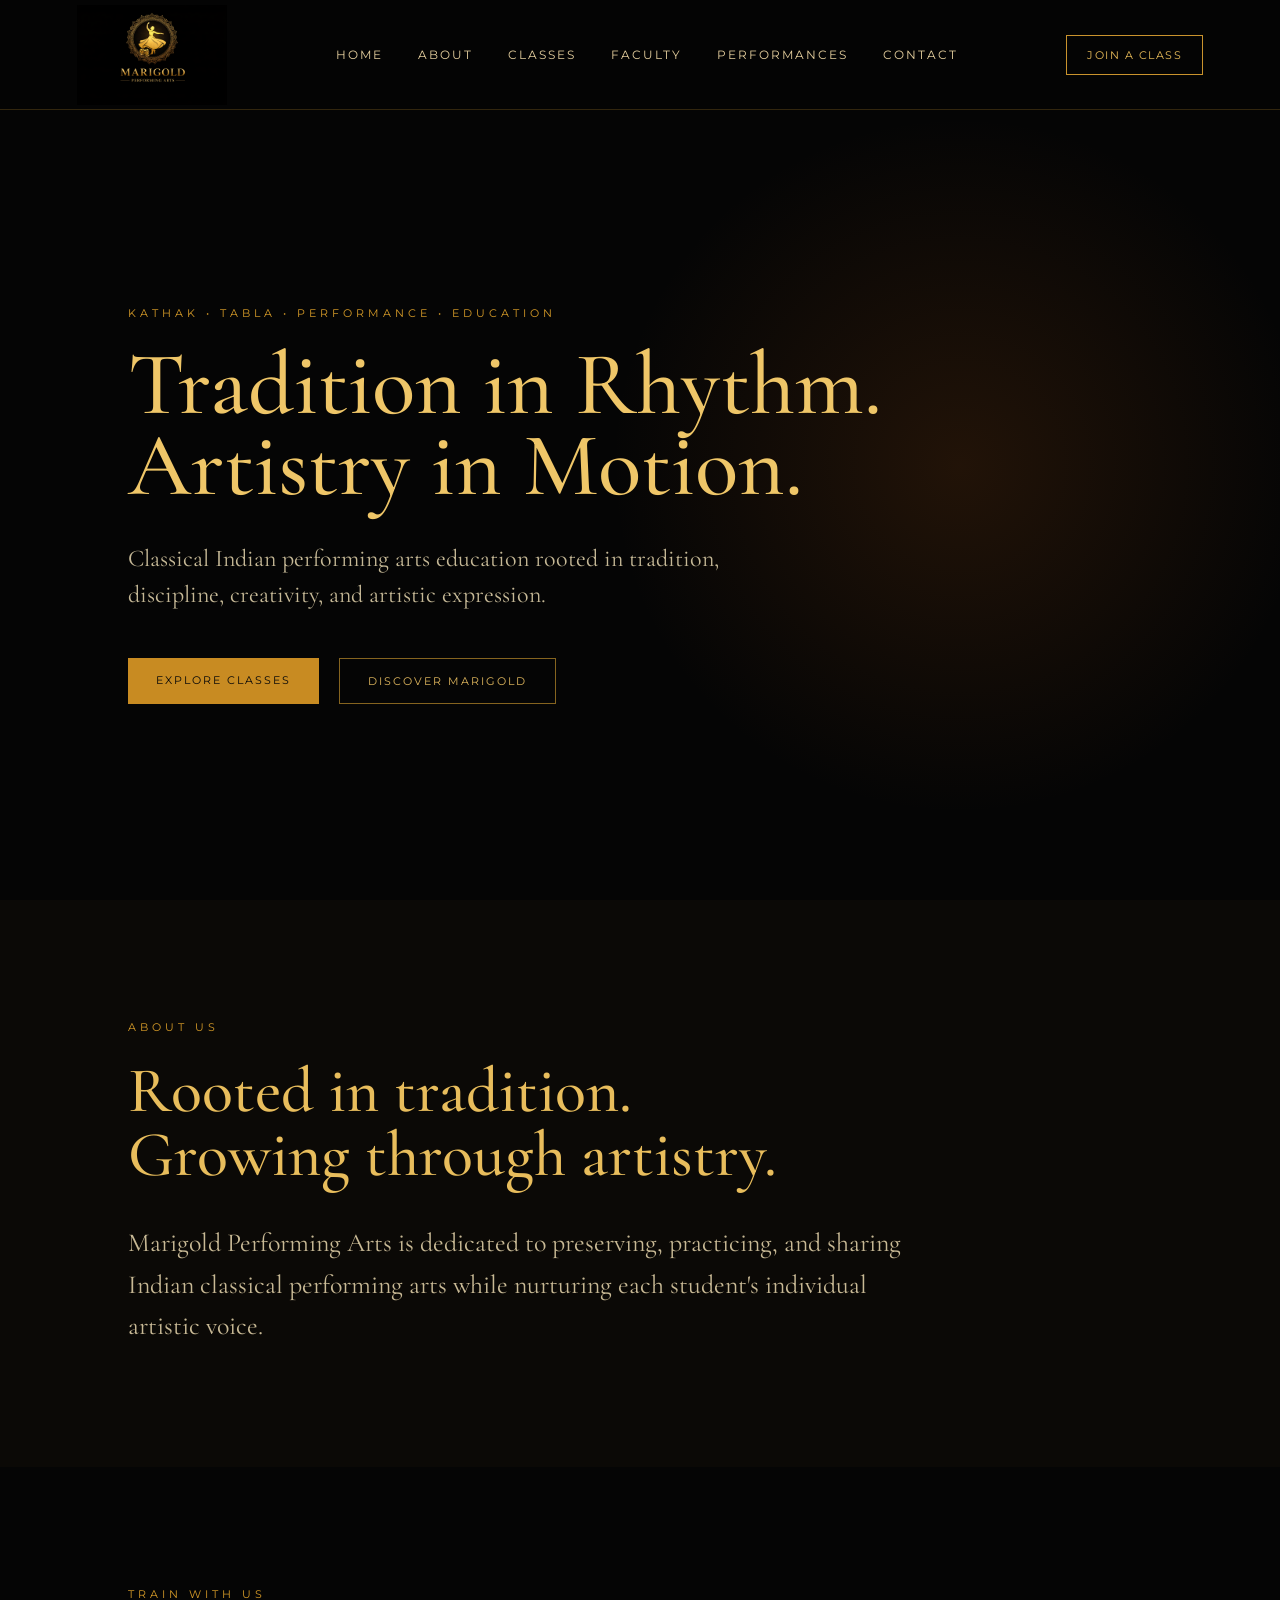
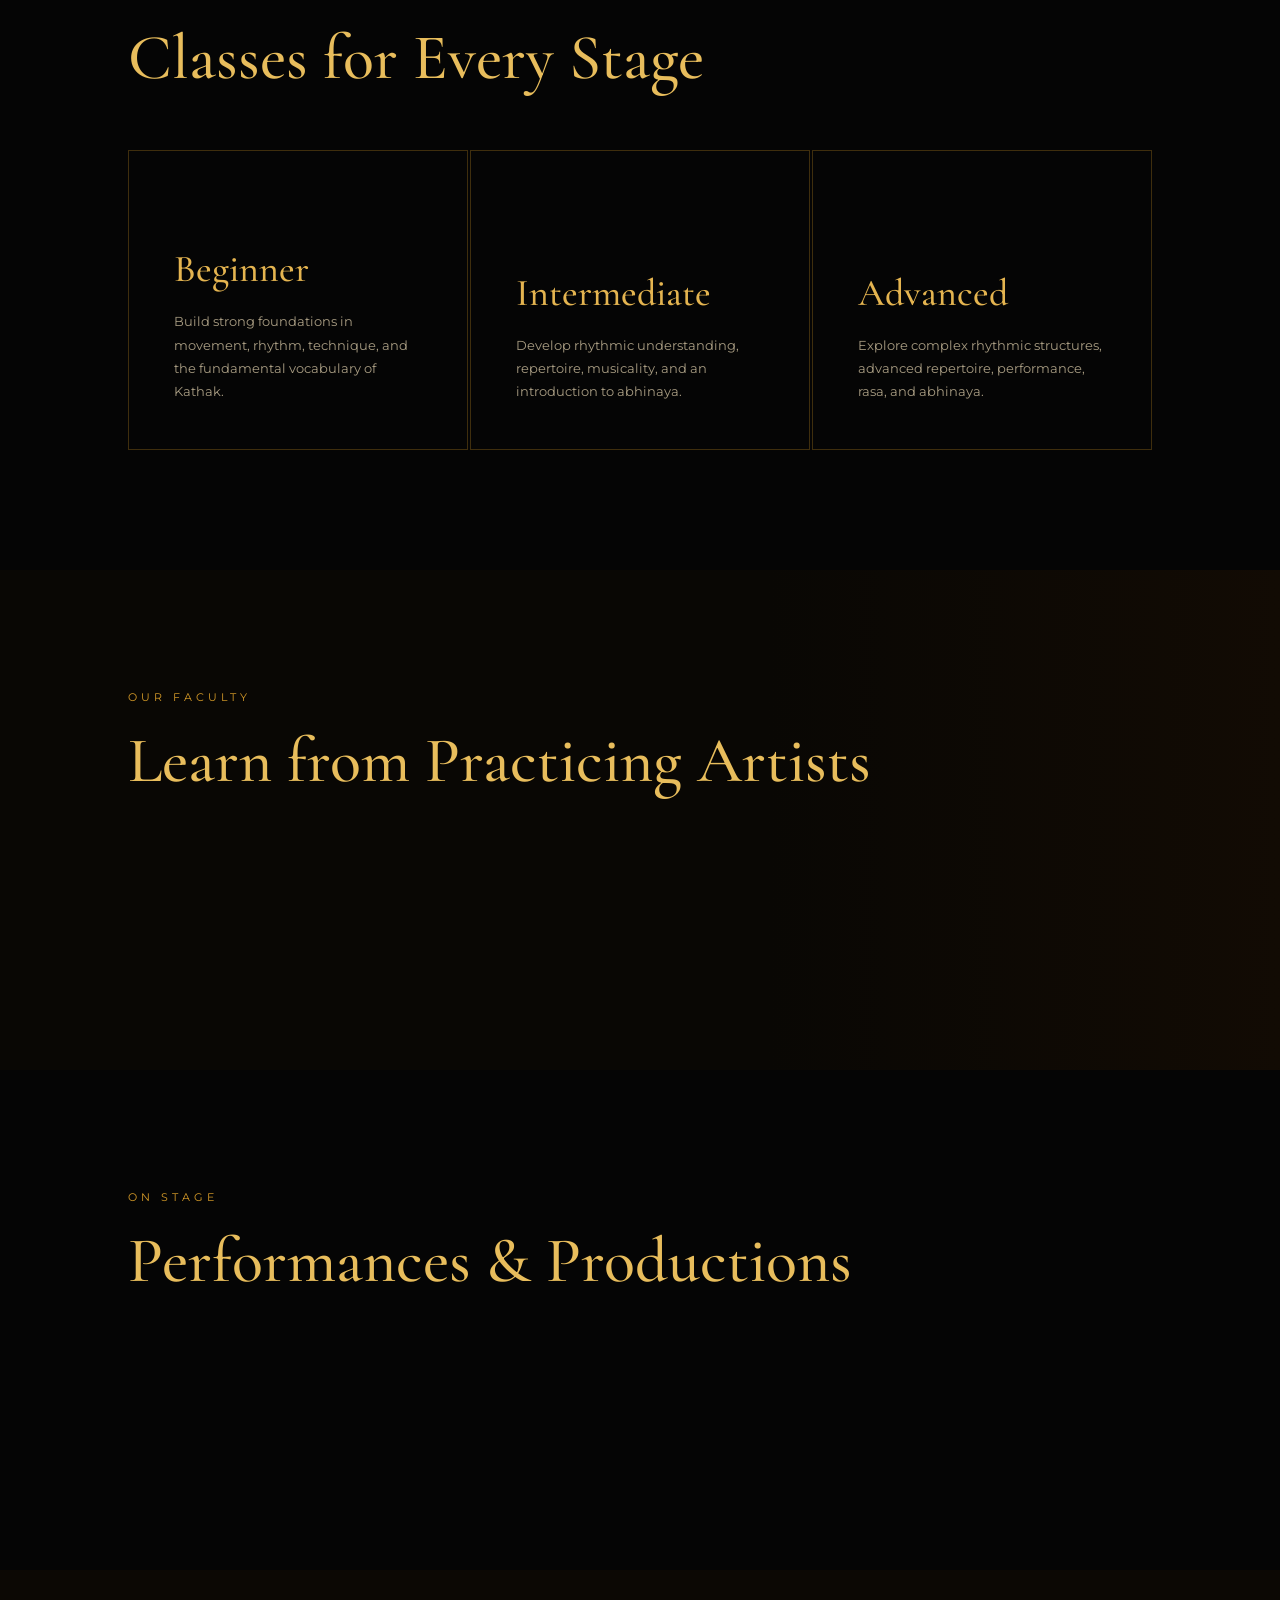
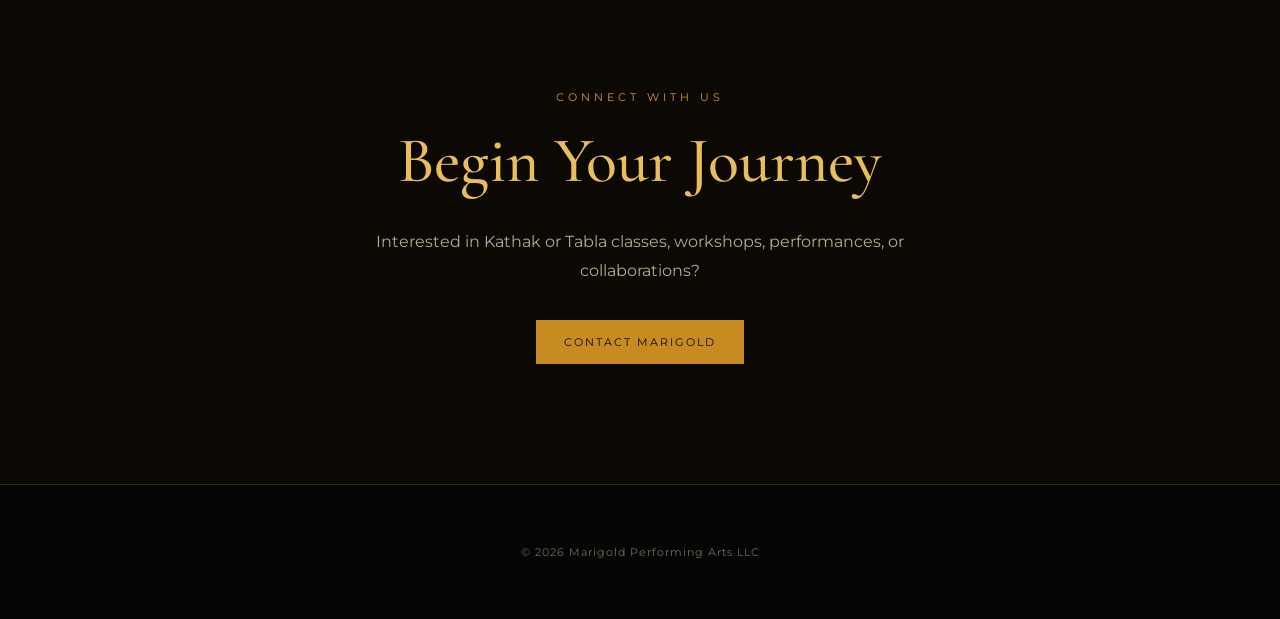
==== index.html @ b05dd4a3 "Initial Marigold website structure" ====
<!DOCTYPE html>
<html lang="en">
<head>
    <meta charset="UTF-8">
    <meta name="viewport" content="width=device-width, initial-scale=1.0">

    <title>Marigold Performing Arts</title>

    <link rel="stylesheet" href="style.css">
</head>

<body>

    <!-- NAVIGATION -->
    <header class="navbar">
        <a href="#home" class="logo-link">
            <img src="images/marigold-logo.png"
                 alt="Marigold Performing Arts"
                 class="nav-logo">
        </a>

        <nav class="nav-links">
    <a href="index.html">Home</a>
    <a href="about.html">About</a>
    <a href="classes.html">Classes</a>
    <a href="faculty.html">Faculty</a>
    <a href="performances.html">Performances</a>
    <a href="contact.html">Contact</a>
</nav>

        <a href="contact.html" class="nav-button">Join a Class</a>
    </header>


    <!-- HERO -->
    <main>

        <section class="hero" id="home">

            <div class="hero-content">

                <p class="eyebrow">
                    KATHAK • TABLA • PERFORMANCE • EDUCATION
                </p>

                <h1>
                    Tradition in Rhythm.<br>
                    Artistry in Motion.
                </h1>

                <p class="hero-description">
                    Classical Indian performing arts education rooted in
                    tradition, discipline, creativity, and artistic expression.
                </p>

                <div class="hero-buttons">
                    <a href="#classes" class="primary-button">
                        Explore Classes
                    </a>

                    <a href="#about" class="secondary-button">
                        Discover Marigold
                    </a>
                </div>

            </div>

        </section>


        <!-- ABOUT PREVIEW -->

        <section class="about-section" id="about">

            <p class="section-label">ABOUT US</p>

            <h2>
                Rooted in tradition.<br>
                Growing through artistry.
            </h2>

            <p class="about-text">
                Marigold Performing Arts is dedicated to preserving,
                practicing, and sharing Indian classical performing arts
                while nurturing each student's individual artistic voice.
            </p>

        </section>


        <!-- CLASSES -->

        <section class="classes-section" id="classes">

            <p class="section-label">TRAIN WITH US</p>

            <h2>Classes for Every Stage</h2>

            <div class="class-grid">

                <div class="class-card">
                    <h3>Beginner</h3>
                    <p>
                        Build strong foundations in movement, rhythm,
                        technique, and the fundamental vocabulary of Kathak.
                    </p>
                </div>

                <div class="class-card">
                    <h3>Intermediate</h3>
                    <p>
                        Develop rhythmic understanding, repertoire,
                        musicality, and an introduction to abhinaya.
                    </p>
                </div>

                <div class="class-card">
                    <h3>Advanced</h3>
                    <p>
                        Explore complex rhythmic structures, advanced
                        repertoire, performance, rasa, and abhinaya.
                    </p>
                </div>

            </div>

        </section>


        <!-- FACULTY -->

        <section class="faculty-section" id="faculty">

            <p class="section-label">OUR FACULTY</p>

            <h2>Learn from Practicing Artists</h2>

        </section>


        <!-- PERFORMANCES -->

        <section class="performances-section" id="performances">

            <p class="section-label">ON STAGE</p>

            <h2>Performances & Productions</h2>

        </section>


        <!-- CONTACT -->

        <section class="contact-section" id="contact">

            <p class="section-label">CONNECT WITH US</p>

            <h2>Begin Your Journey</h2>

            <p>
                Interested in Kathak or Tabla classes, workshops,
                performances, or collaborations?
            </p>

            <a href="mailto:marigoldperformingarts@gmail.com"
               class="primary-button">
                Contact Marigold
            </a>

        </section>

    </main>


    <footer>
    <p>© 2026 Marigold Performing Arts LLC</p>
</footer>


    <script src="script.js"></script>

</body>
</html>
---- style.css ----
@import url('https://fonts.googleapis.com/css2?family=Cormorant+Garamond:wght@400;500;600&family=Montserrat:wght@300;400;500&display=swap');


/* ---------- GLOBAL ---------- */

* {
    margin: 0;
    padding: 0;
    box-sizing: border-box;
}

html {
    scroll-behavior: smooth;
}

body {
    background: #050505;
    color: #e8d5aa;
    font-family: 'Montserrat', sans-serif;
}

h1,
h2,
h3 {
    font-family: 'Cormorant Garamond', serif;
    font-weight: 500;
}


/* ---------- NAVIGATION ---------- */

.navbar {
    height: 110px;
    padding: 12px 6%;

    display: flex;
    align-items: center;
    justify-content: space-between;

    background: rgba(5, 5, 5, 0.96);

    border-bottom: 1px solid rgba(212, 160, 50, 0.22);

    position: sticky;
    top: 0;
    z-index: 100;
}

.nav-logo {
    width: 150px;
    display: block;
}

.nav-links {
    display: flex;
    gap: 35px;
}

.nav-links a {
    color: #e5cf9e;
    text-decoration: none;

    font-size: 12px;
    letter-spacing: 2px;
    text-transform: uppercase;

    transition: color 0.3s ease;
}

.nav-links a:hover {
    color: #e5a52f;
}

.nav-button {
    border: 1px solid #c9932d;

    color: #e9bc59;
    text-decoration: none;

    padding: 12px 20px;

    font-size: 11px;
    letter-spacing: 1.5px;
    text-transform: uppercase;

    transition: 0.3s ease;
}

.nav-button:hover {
    background: #c9932d;
    color: #080808;
}


/* ---------- HERO ---------- */

.hero {
    min-height: calc(100vh - 110px);

    display: flex;
    align-items: center;

    padding: 100px 10%;

    background:
        radial-gradient(
            circle at 75% 45%,
            rgba(148, 75, 18, 0.20),
            transparent 33%
        ),
        #050505;
}

.hero-content {
    max-width: 850px;
}

.eyebrow,
.section-label {
    color: #d69b28;

    font-size: 11px;
    letter-spacing: 4px;

    margin-bottom: 25px;
}

.hero h1 {
    color: #efc668;

    font-size: clamp(60px, 7vw, 105px);
    line-height: 0.9;

    margin-bottom: 35px;
}

.hero-description {
    max-width: 650px;

    color: #c5b896;

    font-family: 'Cormorant Garamond', serif;
    font-size: 24px;
    line-height: 1.5;

    margin-bottom: 45px;
}

.hero-buttons {
    display: flex;
    gap: 20px;
}


/* ---------- BUTTONS ---------- */

.primary-button,
.secondary-button {
    display: inline-block;

    padding: 15px 28px;

    text-decoration: none;

    font-size: 11px;
    letter-spacing: 2px;
    text-transform: uppercase;

    transition: 0.3s ease;
}

.primary-button {
    background: #c88b22;
    color: #090909;
}

.primary-button:hover {
    background: #e1ad46;
}

.secondary-button {
    color: #dfb65d;
    border: 1px solid #85641f;
}

.secondary-button:hover {
    border-color: #dfb65d;
}


/* ---------- SECTIONS ---------- */

.about-section,
.classes-section,
.faculty-section,
.performances-section,
.contact-section {
    padding: 120px 10%;
}

.about-section {
    background: #0b0906;
}

section h2 {
    color: #e8bd5c;

    font-size: clamp(45px, 5vw, 75px);
    line-height: 1;

    margin-bottom: 35px;
}

.about-text {
    max-width: 800px;

    color: #c8b995;

    font-family: 'Cormorant Garamond', serif;
    font-size: 26px;
    line-height: 1.6;
}


/* ---------- CLASSES ---------- */

.classes-section {
    background: #050505;
}

.class-grid {
    display: grid;
    grid-template-columns: repeat(3, 1fr);

    gap: 2px;

    margin-top: 60px;
}

.class-card {
    min-height: 300px;

    padding: 45px;

    border: 1px solid rgba(199, 143, 34, 0.3);

    display: flex;
    flex-direction: column;
    justify-content: flex-end;

    transition: 0.4s ease;
}

.class-card:hover {
    background: #110c05;
    border-color: #c99029;
    transform: translateY(-6px);
}

.class-card h3 {
    color: #e4b450;

    font-size: 38px;

    margin-bottom: 18px;
}

.class-card p {
    color: #a99d83;

    font-size: 13px;
    line-height: 1.8;
}


/* ---------- FACULTY ---------- */

.faculty-section {
    min-height: 500px;

    background:
        linear-gradient(
            90deg,
            #090704 0%,
            #090704 60%,
            #120b04 100%
        );
}


/* ---------- PERFORMANCES ---------- */

.performances-section {
    min-height: 500px;
}


/* ---------- CONTACT ---------- */

.contact-section {
    text-align: center;

    background: #0c0804;
}

.contact-section p:not(.section-label) {
    color: #b8aa89;

    margin: 0 auto 35px;

    max-width: 600px;

    line-height: 1.8;
}


/* ---------- FOOTER ---------- */

footer {
    padding: 60px 10%;

    text-align: center;

    border-top: 1px solid rgba(199, 143, 34, 0.25);
}

footer img {
    width: 180px;

    margin-bottom: 25px;
}

footer p {
    color: #756b57;

    font-size: 11px;
    letter-spacing: 1px;
}


/* ---------- MOBILE ---------- */

@media (max-width: 900px) {

    .navbar {
        height: 90px;
    }

    .nav-logo {
        width: 120px;
    }

    .nav-links,
    .nav-button {
        display: none;
    }

    .hero {
        padding: 80px 7%;
    }

    .hero h1 {
        font-size: 55px;
    }

    .hero-description {
        font-size: 20px;
    }

    .hero-buttons {
        flex-direction: column;
        align-items: flex-start;
    }

    .about-section,
    .classes-section,
    .faculty-section,
    .performances-section,
    .contact-section {
        padding: 80px 7%;
    }

    .class-grid {
        grid-template-columns: 1fr;
    }

}/* ---------- SUBPAGES ---------- */

.page-hero {
    min-height: 480px;
    display: flex;
    flex-direction: column;
    justify-content: center;
    padding: 100px 10%;

    background:
        radial-gradient(
            circle at 75% 50%,
            rgba(148, 75, 18, 0.18),
            transparent 35%
        ),
        #050505;

    border-bottom: 1px solid rgba(199, 143, 34, 0.2);
}

.page-hero h1 {
    color: #efc668;
    font-size: clamp(65px, 8vw, 110px);
    line-height: 0.9;
    margin-bottom: 25px;
}

.page-hero > p:last-child {
    color: #b8aa89;
    font-family: 'Cormorant Garamond', serif;
    font-size: 24px;
}

.content-section {
    padding: 110px 10%;
}

.content-section h2 {
    color: #e8bd5c;
    font-size: clamp(42px, 5vw, 70px);
    margin-bottom: 30px;
}

.content-section > p:not(.section-label) {
    max-width: 800px;
    color: #b8aa89;
    font-family: 'Cormorant Garamond', serif;
    font-size: 23px;
    line-height: 1.7;
}

.alternate-section {
    background: #0b0906;
}/* ---------- CLASSES PAGE ---------- */

.discipline-grid {
    display: grid;
    grid-template-columns: repeat(2, 1fr);
    gap: 25px;
    margin-top: 55px;
}

.discipline-card {
    padding: 50px;
    min-height: 280px;

    border: 1px solid rgba(199, 143, 34, 0.3);

    display: flex;
    flex-direction: column;
    justify-content: flex-end;
}

.discipline-card h3,
.location-card h3 {
    color: #e4b450;
    font-family: 'Cormorant Garamond', serif;
    font-size: 38px;
    font-weight: 500;
    margin-bottom: 15px;
}

.discipline-card p,
.location-card p {
    color: #a99d83;
    font-size: 13px;
    line-height: 1.8;
}

.location-grid {
    display: grid;
    grid-template-columns: repeat(4, 1fr);
    gap: 15px;
    margin-top: 55px;
}

.location-card {
    padding: 35px;
    border-top: 1px solid #a87723;
}


/* Classes page mobile */

@media (max-width: 900px) {

    .discipline-grid,
    .location-grid {
        grid-template-columns: 1fr;
    }

}/* ---------- FACULTY PAGE ---------- */

.faculty-grid {
    display: grid;
    grid-template-columns: repeat(3, 1fr);
    gap: 30px;
    margin-top: 60px;
}

.faculty-card {
    border: 1px solid rgba(199, 143, 34, 0.25);
    background: #090806;
}

.faculty-photo-placeholder {
    width: 100%;
    aspect-ratio: 4 / 5;

    display: flex;
    align-items: center;
    justify-content: center;

    background:
        linear-gradient(
            135deg,
            #171109,
            #080706
        );

    color: #665334;

    font-size: 11px;
    letter-spacing: 3px;
    text-transform: uppercase;
}

.faculty-info {
    padding: 32px;
}

.faculty-info h3 {
    color: #e4b450;

    font-family: 'Cormorant Garamond', serif;
    font-size: 34px;
    font-weight: 500;

    margin-bottom: 7px;
}

.faculty-role {
    color: #c78e28 !important;

    font-family: 'Montserrat', sans-serif !important;
    font-size: 10px !important;
    letter-spacing: 2px;
    text-transform: uppercase;

    margin-bottom: 20px;
}

.faculty-info > p:last-child {
    color: #a99d83;

    font-size: 13px;
    line-height: 1.8;
}


/* Faculty mobile */

@media (max-width: 900px) {

    .faculty-grid {
        grid-template-columns: 1fr;
    }

}/* ---------- PERFORMANCES PAGE ---------- */

.performance-grid {
    display: grid;
    grid-template-columns: repeat(3, 1fr);
    gap: 25px;
    margin-top: 60px;
}

.performance-card {
    border: 1px solid rgba(199, 143, 34, 0.25);
    background: #090806;
}

.performance-image-placeholder {
    aspect-ratio: 16 / 10;

    display: flex;
    align-items: center;
    justify-content: center;

    background: linear-gradient(
        135deg,
        #171109,
        #080706
    );

    color: #665334;

    font-size: 10px;
    letter-spacing: 3px;
    text-transform: uppercase;
}

.performance-info {
    padding: 30px;
}

.performance-type {
    color: #c78e28;

    font-size: 9px;
    letter-spacing: 2px;

    margin-bottom: 12px;
}

.performance-info h3 {
    color: #e4b450;

    font-family: 'Cormorant Garamond', serif;
    font-size: 32px;
    font-weight: 500;

    margin-bottom: 15px;
}

.performance-info > p:last-child {
    color: #a99d83;

    font-size: 13px;
    line-height: 1.8;
}


@media (max-width: 900px) {

    .performance-grid {
        grid-template-columns: 1fr;
    }

}/* ---------- CONTACT PAGE ---------- */

.contact-grid {
    display: grid;
    grid-template-columns: repeat(3, 1fr);
    gap: 25px;
    margin-top: 60px;
}

.contact-option {
    padding: 40px;
    border-top: 1px solid #a87723;
}

.contact-option h3 {
    color: #e4b450;
    font-family: 'Cormorant Garamond', serif;
    font-size: 34px;
    font-weight: 500;
    margin-bottom: 18px;
}

.contact-option p {
    color: #a99d83;
    font-size: 13px;
    line-height: 1.8;
}

@media (max-width: 900px) {

    .contact-grid {
        grid-template-columns: 1fr;
    }

}
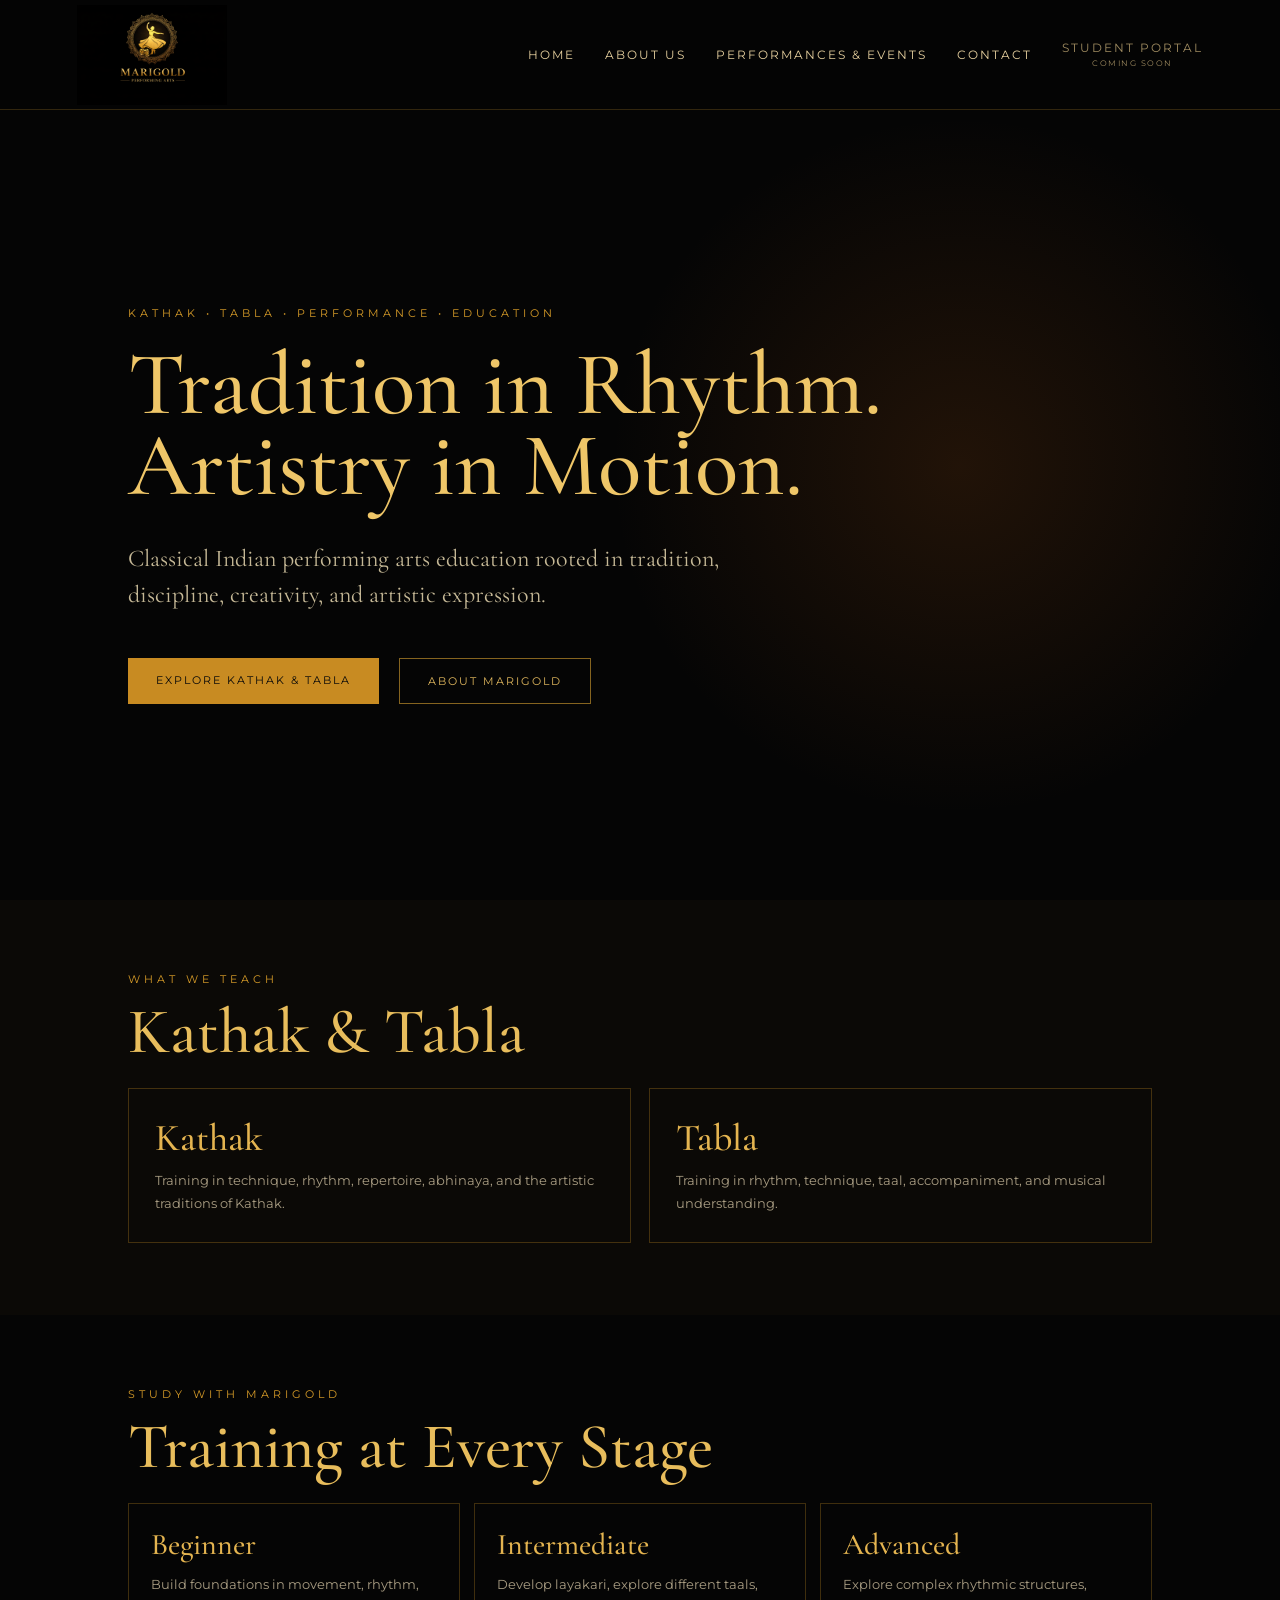
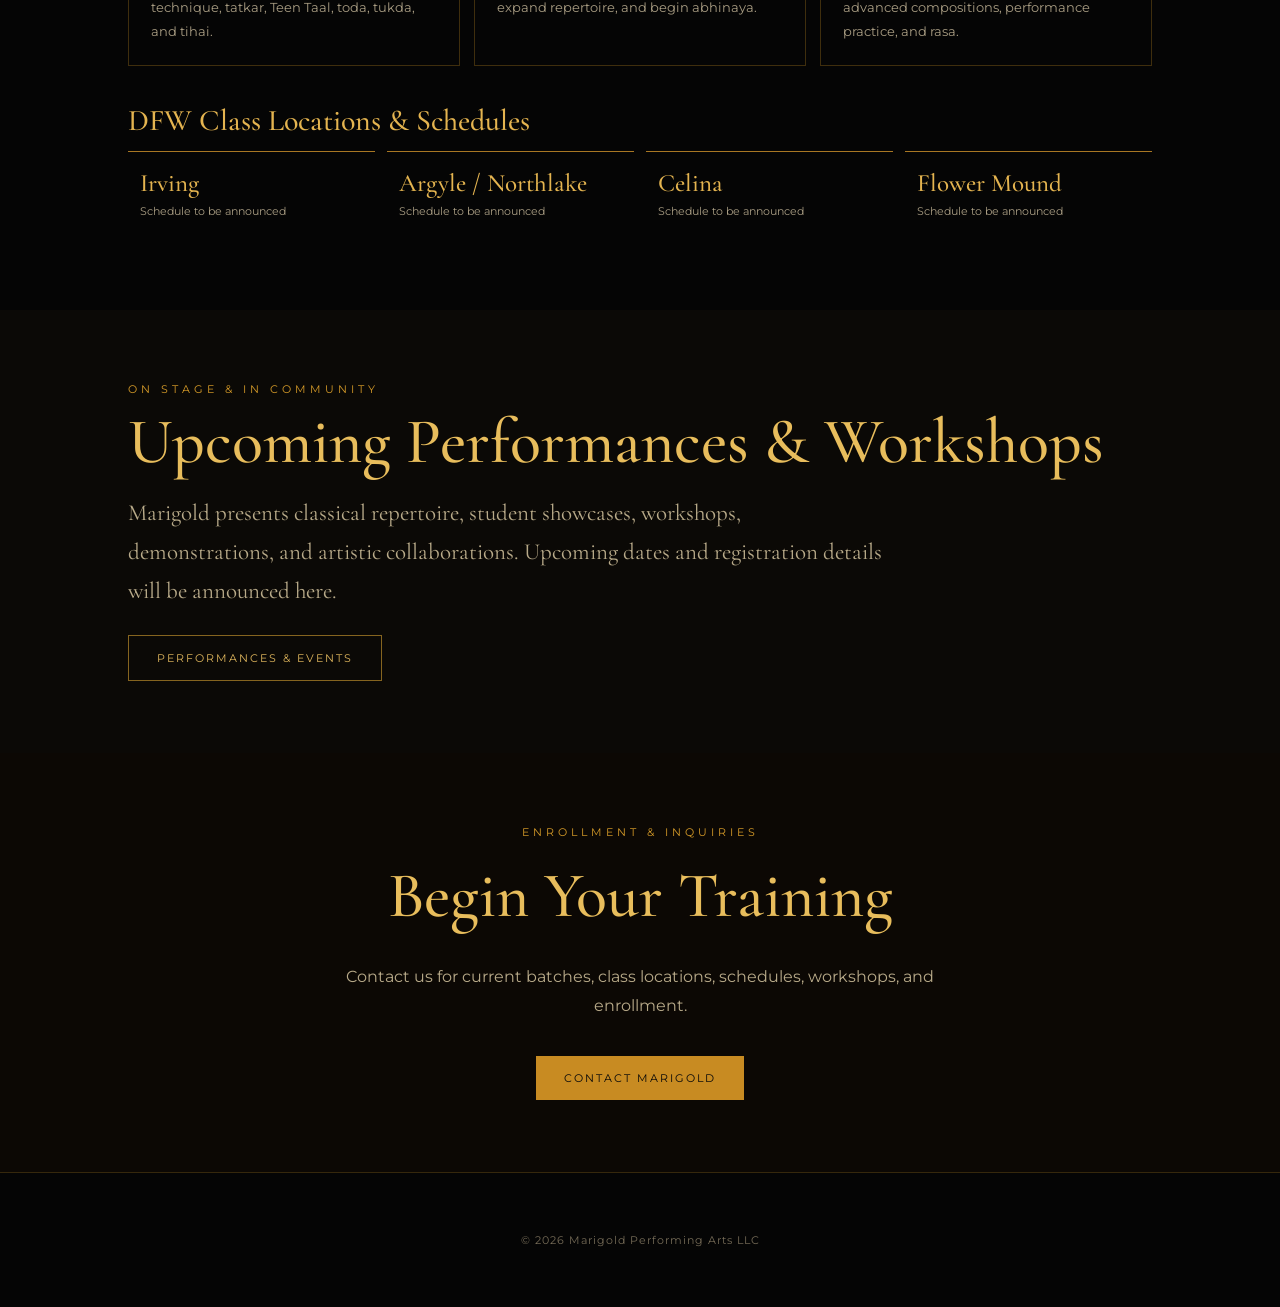
==== commit 30df1015: "update website layout and contact form" ====
--- a/index.html
+++ b/index.html
@@ -20,15 +20,12 @@
         </a>
 
         <nav class="nav-links">
-    <a href="index.html">Home</a>
-    <a href="about.html">About</a>
-    <a href="classes.html">Classes</a>
-    <a href="faculty.html">Faculty</a>
-    <a href="performances.html">Performances</a>
-    <a href="contact.html">Contact</a>
-</nav>
-
-        <a href="contact.html" class="nav-button">Join a Class</a>
+            <a href="index.html">Home</a>
+            <a href="about.html">About Us</a>
+            <a href="performances.html">Performances &amp; Events</a>
+            <a href="contact.html">Contact</a>
+            <span class="portal-coming-soon">Student Portal <small>Coming Soon</small></span>
+        </nav>
     </header>
 
 
@@ -54,12 +51,12 @@
                 </p>
 
                 <div class="hero-buttons">
-                    <a href="#classes" class="primary-button">
-                        Explore Classes
+                    <a href="#offerings" class="primary-button">
+                        Explore Kathak &amp; Tabla
                     </a>
 
-                    <a href="#about" class="secondary-button">
-                        Discover Marigold
+                    <a href="about.html" class="secondary-button">
+                        About Marigold
                     </a>
                 </div>
 
@@ -68,102 +65,141 @@
         </section>
 
 
-        <!-- ABOUT PREVIEW -->
-
-        <section class="about-section" id="about">
-
-            <p class="section-label">ABOUT US</p>
-
-            <h2>
-                Rooted in tradition.<br>
-                Growing through artistry.
-            </h2>
-
-            <p class="about-text">
-                Marigold Performing Arts is dedicated to preserving,
-                practicing, and sharing Indian classical performing arts
-                while nurturing each student's individual artistic voice.
+        <!-- KATHAK & TABLA -->
+
+        <section class="content-section alternate-section home-section home-offerings" id="offerings">
+
+            <p class="section-label">WHAT WE TEACH</p>
+
+            <h2>Kathak &amp; Tabla</h2>
+
+            <div class="discipline-grid">
+
+                <article class="discipline-card">
+                    <h3>Kathak</h3>
+                    <p>
+                        Training in technique, rhythm, repertoire,
+                        abhinaya, and the artistic traditions of Kathak.
+                    </p>
+                </article>
+
+                <article class="discipline-card">
+                    <h3>Tabla</h3>
+                    <p>
+                        Training in rhythm, technique, taal,
+                        accompaniment, and musical understanding.
+                    </p>
+                </article>
+
+            </div>
+
+        </section>
+
+
+        <!-- TRAINING, LOCATIONS & SCHEDULES -->
+
+        <section class="content-section home-section home-training" id="training">
+
+            <p class="section-label">STUDY WITH MARIGOLD</p>
+
+            <h2>Training at Every Stage</h2>
+
+            <div class="class-grid home-level-grid">
+
+                <article class="class-card">
+                    <h3>Beginner</h3>
+                    <p>
+                        Build foundations in movement, rhythm, technique,
+                        tatkar, Teen Taal, toda, tukda, and tihai.
+                    </p>
+                </article>
+
+                <article class="class-card">
+                    <h3>Intermediate</h3>
+                    <p>
+                        Develop layakari, explore different taals,
+                        expand repertoire, and begin abhinaya.
+                    </p>
+                </article>
+
+                <article class="class-card">
+                    <h3>Advanced</h3>
+                    <p>
+                        Explore complex rhythmic structures, advanced
+                        compositions, performance practice, and rasa.
+                    </p>
+                </article>
+
+            </div>
+
+            <div class="home-subsection">
+
+                <h3>DFW Class Locations &amp; Schedules</h3>
+
+                <div class="location-grid home-location-grid">
+
+                    <div class="location-card">
+                        <h3>Irving</h3>
+                        <p>Schedule to be announced</p>
+                    </div>
+
+                    <div class="location-card">
+                        <h3>Argyle / Northlake</h3>
+                        <p>Schedule to be announced</p>
+                    </div>
+
+                    <div class="location-card">
+                        <h3>Celina</h3>
+                        <p>Schedule to be announced</p>
+                    </div>
+
+                    <div class="location-card">
+                        <h3>Flower Mound</h3>
+                        <p>Schedule to be announced</p>
+                    </div>
+
+                </div>
+
+            </div>
+
+        </section>
+
+
+        <!-- PERFORMANCES & WORKSHOPS -->
+
+        <section class="content-section alternate-section home-section home-events" id="performances">
+
+            <p class="section-label">ON STAGE &amp; IN COMMUNITY</p>
+
+            <h2>Upcoming Performances &amp; Workshops</h2>
+
+            <p>
+                Marigold presents classical repertoire, student showcases,
+                workshops, demonstrations, and artistic collaborations.
+                Upcoming dates and registration details will be announced here.
             </p>
 
-        </section>
-
-
-        <!-- CLASSES -->
-
-        <section class="classes-section" id="classes">
-
-            <p class="section-label">TRAIN WITH US</p>
-
-            <h2>Classes for Every Stage</h2>
-
-            <div class="class-grid">
-
-                <div class="class-card">
-                    <h3>Beginner</h3>
-                    <p>
-                        Build strong foundations in movement, rhythm,
-                        technique, and the fundamental vocabulary of Kathak.
-                    </p>
-                </div>
-
-                <div class="class-card">
-                    <h3>Intermediate</h3>
-                    <p>
-                        Develop rhythmic understanding, repertoire,
-                        musicality, and an introduction to abhinaya.
-                    </p>
-                </div>
-
-                <div class="class-card">
-                    <h3>Advanced</h3>
-                    <p>
-                        Explore complex rhythmic structures, advanced
-                        repertoire, performance, rasa, and abhinaya.
-                    </p>
-                </div>
-
-            </div>
-
-        </section>
-
-
-        <!-- FACULTY -->
-
-        <section class="faculty-section" id="faculty">
-
-            <p class="section-label">OUR FACULTY</p>
-
-            <h2>Learn from Practicing Artists</h2>
-
-        </section>
-
-
-        <!-- PERFORMANCES -->
-
-        <section class="performances-section" id="performances">
-
-            <p class="section-label">ON STAGE</p>
-
-            <h2>Performances & Productions</h2>
-
-        </section>
-
-
-        <!-- CONTACT -->
-
-        <section class="contact-section" id="contact">
-
-            <p class="section-label">CONNECT WITH US</p>
-
-            <h2>Begin Your Journey</h2>
+            <a href="performances.html" class="secondary-button">
+                Performances &amp; Events
+            </a>
+
+        </section>
+
+
+        <!-- ENROLLMENT -->
+
+        <section class="contact-section home-contact" id="contact">
+
+            <p class="section-label">ENROLLMENT &amp; INQUIRIES</p>
+
+            <h2>Begin Your Training</h2>
 
             <p>
-                Interested in Kathak or Tabla classes, workshops,
-                performances, or collaborations?
+                Contact us for current batches, class locations,
+                schedules, workshops, and enrollment.
             </p>
 
-            <a href="mailto:marigoldperformingarts@gmail.com"
-               class="primary-button">
+            <a href="contact.html" class="primary-button">
                 Contact Marigold
             </a>
 
--- a/style.css
+++ b/style.css
@@ -677,4 +677,447 @@
         grid-template-columns: 1fr;
     }
 
-}+}
+/* ---------- ABOUT PAGE: LEADERSHIP ---------- */
+
+.leadership-grid {
+    display: grid;
+    grid-template-columns: repeat(3, 1fr);
+    gap: 25px;
+    margin-top: 55px;
+}
+
+.leadership-card {
+    padding: 35px;
+    border-top: 1px solid #a87723;
+}
+
+.leadership-card h3 {
+    color: #e4b450;
+    font-family: 'Cormorant Garamond', serif;
+    font-size: 34px;
+    font-weight: 500;
+    margin-bottom: 15px;
+}
+
+.leadership-card p {
+    color: #a99d83;
+    font-family: 'Montserrat', sans-serif;
+    font-size: 12px;
+    line-height: 1.8;
+}
+
+@media (max-width: 900px) {
+    .leadership-grid {
+        grid-template-columns: 1fr;
+    }
+}
+
+/* ---------- SIMPLIFIED NAVIGATION ---------- */
+
+.nav-links {
+    align-items: center;
+    gap: clamp(14px, 2.4vw, 30px);
+}
+
+.portal-coming-soon {
+    color: #9f8b60;
+    cursor: default;
+    font-size: 12px;
+    letter-spacing: 2px;
+    line-height: 1.2;
+    text-align: center;
+    text-transform: uppercase;
+    white-space: nowrap;
+}
+
+.portal-coming-soon small {
+    display: block;
+    margin-top: 4px;
+    font-size: 8px;
+    letter-spacing: 1.5px;
+}
+
+/* ---------- HOMEPAGE ---------- */
+
+.home-section,
+.home-contact {
+    padding: 72px 10%;
+}
+
+.home-section .section-label {
+    margin-bottom: 14px;
+}
+
+.home-section h2 {
+    margin-bottom: 20px;
+}
+
+.home-offerings .discipline-grid {
+    grid-template-columns: repeat(2, minmax(0, 1fr));
+    gap: 18px;
+    margin-top: 24px;
+}
+
+.home-offerings .discipline-card {
+    min-height: 0;
+    padding: 26px;
+    justify-content: flex-start;
+    border: 1px solid rgba(199, 143, 34, 0.3);
+}
+
+.home-offerings .discipline-card h3 {
+    margin-bottom: 8px;
+}
+
+.home-level-grid {
+    grid-template-columns: repeat(3, minmax(0, 1fr));
+    gap: 14px;
+    margin-top: 24px;
+}
+
+.home-level-grid .class-card {
+    min-height: 0;
+    padding: 22px;
+    justify-content: flex-start;
+}
+
+.home-level-grid .class-card h3 {
+    font-size: 30px;
+    margin-bottom: 10px;
+}
+
+.home-subsection {
+    margin-top: 36px;
+}
+
+.home-subsection > h3 {
+    color: #e4b450;
+    font-size: 30px;
+    margin-bottom: 0;
+}
+
+.home-location-grid {
+    grid-template-columns: repeat(4, minmax(0, 1fr));
+    gap: 12px;
+    margin-top: 12px;
+}
+
+.home-location-grid .location-card {
+    padding: 16px 12px;
+}
+
+.home-location-grid .location-card h3 {
+    font-size: 25px;
+    margin-bottom: 4px;
+}
+
+.home-location-grid .location-card p {
+    font-size: 11px;
+}
+
+.home-events > p:not(.section-label) {
+    max-width: 760px;
+    margin-bottom: 24px;
+}
+
+@media (max-width: 900px) {
+    .home-section,
+    .home-contact {
+        padding: 52px 7%;
+    }
+
+    .home-offerings .discipline-grid,
+    .home-location-grid {
+        grid-template-columns: repeat(2, minmax(0, 1fr));
+    }
+}
+
+@media (max-width: 700px) {
+    .home-level-grid {
+        grid-template-columns: repeat(2, minmax(0, 1fr));
+    }
+}
+
+@media (max-width: 520px) {
+    .home-offerings .discipline-grid,
+    .home-level-grid,
+    .home-location-grid {
+        grid-template-columns: 1fr;
+    }
+}
+
+/* ---------- ABOUT PAGE SPACING ---------- */
+
+.about-page .page-hero {
+    min-height: 220px;
+    justify-content: flex-start;
+    padding: 42px 10% 22px;
+}
+
+.about-page .page-hero h1 {
+    font-size: clamp(54px, 6vw, 82px);
+    margin-bottom: 10px;
+}
+
+.about-page .page-hero > p:last-child {
+    font-size: 20px;
+}
+
+.about-page .section-label {
+    margin-bottom: 8px;
+}
+
+.about-page .content-section {
+    padding: 28px 10%;
+}
+
+.about-page .content-section h2 {
+    font-size: clamp(36px, 4vw, 58px);
+    margin-bottom: 10px;
+}
+
+.about-page .content-section > p:not(.section-label) {
+    font-size: 19px;
+    line-height: 1.45;
+}
+
+.about-page .content-section > p:not(.section-label) + p {
+    margin-top: 10px;
+}
+
+.about-page .leadership-grid {
+    margin-top: 18px;
+}
+
+.about-page .leadership-card {
+    padding: 20px;
+}
+
+.about-page .leadership-photo {
+    display: block;
+    width: 100%;
+    aspect-ratio: 4 / 5;
+    object-fit: cover;
+    object-position: center 38%;
+    margin-bottom: 14px;
+}
+
+.about-page .leadership-card h3 {
+    font-size: 27px;
+    margin-bottom: 8px;
+}
+
+.about-page .leadership-card p {
+    line-height: 1.45;
+}
+
+@media (max-width: 900px) {
+    .about-page .page-hero {
+        min-height: 180px;
+        padding: 34px 7% 18px;
+    }
+
+    .about-page .content-section {
+        padding: 24px 7%;
+    }
+}
+
+@media (min-width: 600px) and (max-width: 900px) {
+    .about-page .leadership-grid {
+        grid-template-columns: repeat(2, minmax(0, 1fr));
+        gap: 12px;
+    }
+}
+
+/* ---------- CONTACT PAGE ---------- */
+
+.contact-page {
+    background: #0b0906;
+}
+
+.contact-page-intro {
+    padding: 62px 10% 34px;
+    border-bottom: 1px solid rgba(199, 143, 34, 0.2);
+    background:
+        radial-gradient(
+            circle at 78% 45%,
+            rgba(148, 75, 18, 0.14),
+            transparent 34%
+        ),
+        #050505;
+}
+
+.contact-page-intro .section-label {
+    margin-bottom: 14px;
+}
+
+.contact-page-intro h1 {
+    color: #efc668;
+    font-size: clamp(54px, 6vw, 82px);
+    line-height: 0.95;
+    margin-bottom: 16px;
+}
+
+.contact-page-intro > p:last-child {
+    max-width: 720px;
+    color: #c5b896;
+    font-family: 'Cormorant Garamond', serif;
+    font-size: 22px;
+    line-height: 1.5;
+}
+
+.contact-layout {
+    display: grid;
+    grid-template-columns: minmax(0, 0.85fr) minmax(0, 1.15fr);
+    gap: 64px;
+    padding: 50px 10% 88px;
+}
+
+.contact-details {
+    padding-right: 48px;
+    border-right: 1px solid rgba(199, 143, 34, 0.3);
+}
+
+.contact-details .section-label,
+.contact-form-column > .section-label {
+    margin-bottom: 14px;
+}
+
+.contact-details h2 {
+    color: #e8bd5c;
+    font-size: clamp(36px, 4vw, 52px);
+    line-height: 1;
+    margin-bottom: 26px;
+}
+
+.contact-detail-list {
+    margin: 0;
+}
+
+.contact-detail-list > div {
+    padding: 17px 0;
+    border-top: 1px solid rgba(199, 143, 34, 0.25);
+}
+
+.contact-detail-list dt {
+    color: #d69b28;
+    font-size: 10px;
+    letter-spacing: 2px;
+    text-transform: uppercase;
+    margin-bottom: 7px;
+}
+
+.contact-detail-list dd,
+.contact-detail-list a {
+    color: #d4c29d;
+    font-size: 13px;
+    line-height: 1.7;
+    overflow-wrap: anywhere;
+}
+
+.contact-detail-list a {
+    text-decoration-color: rgba(214, 155, 40, 0.5);
+    text-underline-offset: 4px;
+}
+
+.contact-detail-list a:hover {
+    color: #efc668;
+}
+
+.contact-detail-list a span {
+    display: block;
+    color: #9b8c6e;
+    font-size: 11px;
+}
+
+.inquiry-form {
+    display: grid;
+    gap: 18px;
+}
+
+.form-field {
+    display: grid;
+    gap: 8px;
+}
+
+.form-field label {
+    color: #d8c69f;
+    font-size: 11px;
+    letter-spacing: 1px;
+}
+
+.form-field label span {
+    color: #d69b28;
+}
+
+.form-field input,
+.form-field select,
+.form-field textarea {
+    width: 100%;
+    min-height: 46px;
+    padding: 12px 14px;
+    border: 1px solid rgba(199, 143, 34, 0.4);
+    border-radius: 0;
+    background: #080706;
+    color: #e8d5aa;
+    font: 400 14px 'Montserrat', sans-serif;
+}
+
+.form-field textarea {
+    min-height: 130px;
+    resize: vertical;
+}
+
+.form-field select:invalid {
+    color: #9b8c6e;
+}
+
+.form-field input:focus,
+.form-field select:focus,
+.form-field textarea:focus {
+    outline: 2px solid #c9932d;
+    outline-offset: 2px;
+}
+
+.form-inactive-note {
+    color: #b8aa89;
+    font-size: 11px;
+    line-height: 1.6;
+}
+
+.form-submit {
+    justify-self: start;
+    min-height: 46px;
+    padding: 13px 24px;
+    border: 1px solid #85641f;
+    background: #6e501c;
+    color: #191207;
+    font: 500 11px 'Montserrat', sans-serif;
+    letter-spacing: 1.5px;
+    text-transform: uppercase;
+    cursor: not-allowed;
+}
+
+.form-submit:disabled {
+    opacity: 0.65;
+}
+
+@media (max-width: 900px) {
+    .contact-page-intro {
+        padding: 48px 7% 28px;
+    }
+
+    .contact-layout {
+        grid-template-columns: 1fr;
+        gap: 38px;
+        padding: 38px 7% 64px;
+    }
+
+    .contact-details {
+        padding-right: 0;
+        padding-bottom: 28px;
+        border-right: 0;
+        border-bottom: 1px solid rgba(199, 143, 34, 0.3);
+    }
+}
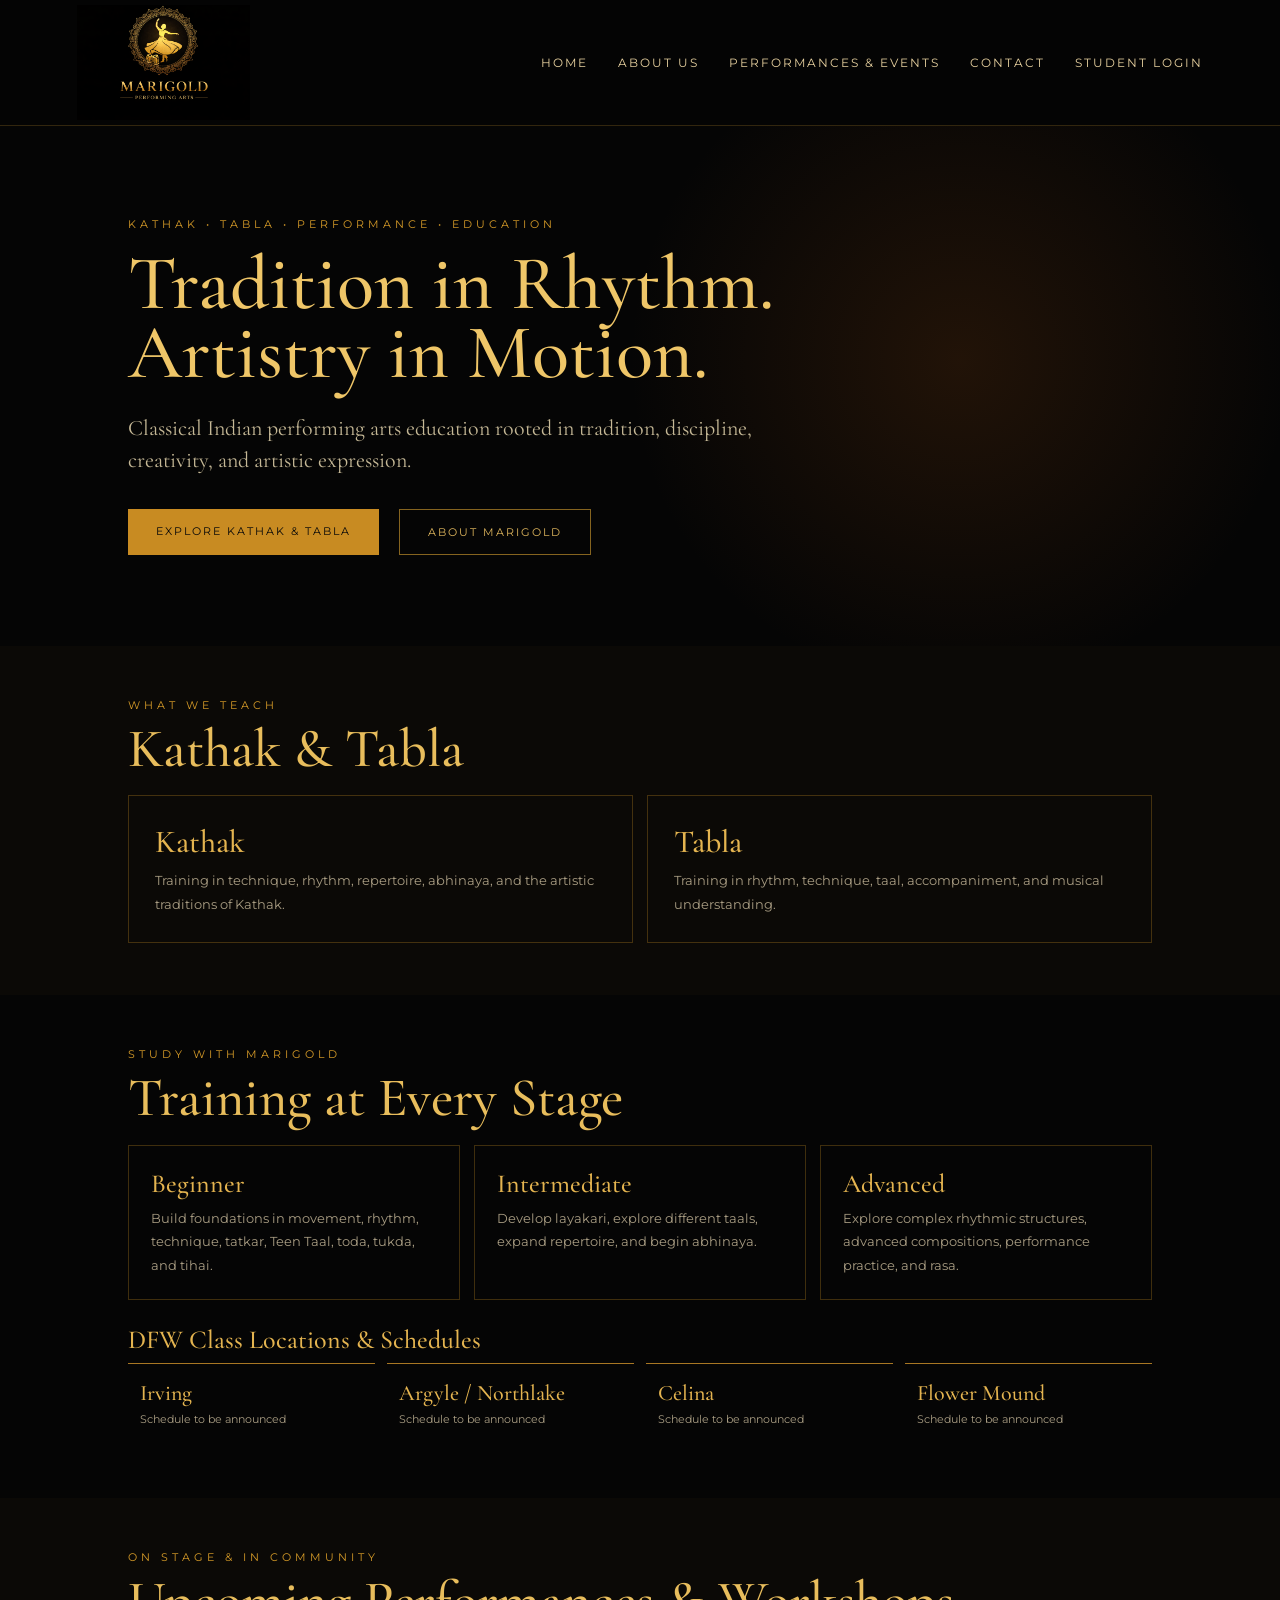
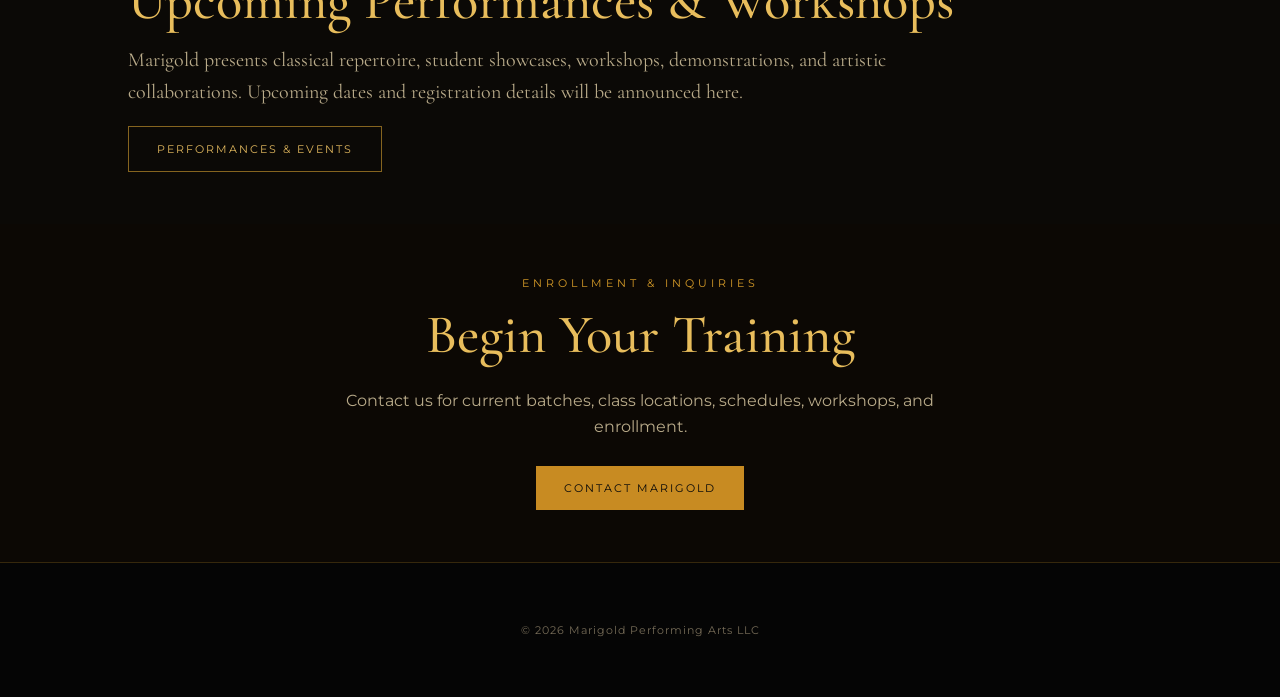
==== commit 35687f56: "Add student password setup page" ====
--- a/index.html
+++ b/index.html
@@ -24,7 +24,7 @@
             <a href="about.html">About Us</a>
             <a href="performances.html">Performances &amp; Events</a>
             <a href="contact.html">Contact</a>
-            <span class="portal-coming-soon">Student Portal <small>Coming Soon</small></span>
+            <a href="student-login.html">Student Login</a>
         </nav>
     </header>
 
--- a/style.css
+++ b/style.css
@@ -30,8 +30,8 @@
 /* ---------- NAVIGATION ---------- */
 
 .navbar {
-    height: 110px;
-    padding: 12px 6%;
+    height: 126px;
+    padding: 4px 6%;
 
     display: flex;
     align-items: center;
@@ -95,12 +95,12 @@
 /* ---------- HERO ---------- */
 
 .hero {
-    min-height: calc(100vh - 110px);
+    min-height: min(520px, calc(100vh - 126px));
 
     display: flex;
     align-items: center;
 
-    padding: 100px 10%;
+    padding: 48px 10%;
 
     background:
         radial-gradient(
@@ -343,7 +343,8 @@
 @media (max-width: 900px) {
 
     .navbar {
-        height: 90px;
+        height: 102px;
+        padding: 4px 6%;
     }
 
     .nav-logo {
@@ -356,7 +357,8 @@
     }
 
     .hero {
-        padding: 80px 7%;
+        min-height: min(400px, calc(100vh - 102px));
+        padding: 32px 7%;
     }
 
     .hero h1 {
@@ -742,7 +744,7 @@
 
 .home-section,
 .home-contact {
-    padding: 72px 10%;
+    padding: 52px 10%;
 }
 
 .home-section .section-label {
@@ -755,8 +757,8 @@
 
 .home-offerings .discipline-grid {
     grid-template-columns: repeat(2, minmax(0, 1fr));
-    gap: 18px;
-    margin-top: 24px;
+    gap: 14px;
+    margin-top: 18px;
 }
 
 .home-offerings .discipline-card {
@@ -773,7 +775,7 @@
 .home-level-grid {
     grid-template-columns: repeat(3, minmax(0, 1fr));
     gap: 14px;
-    margin-top: 24px;
+    margin-top: 18px;
 }
 
 .home-level-grid .class-card {
@@ -788,7 +790,7 @@
 }
 
 .home-subsection {
-    margin-top: 36px;
+    margin-top: 24px;
 }
 
 .home-subsection > h3 {
@@ -800,7 +802,7 @@
 .home-location-grid {
     grid-template-columns: repeat(4, minmax(0, 1fr));
     gap: 12px;
-    margin-top: 12px;
+    margin-top: 8px;
 }
 
 .home-location-grid .location-card {
@@ -818,13 +820,13 @@
 
 .home-events > p:not(.section-label) {
     max-width: 760px;
-    margin-bottom: 24px;
+    margin-bottom: 18px;
 }
 
 @media (max-width: 900px) {
     .home-section,
     .home-contact {
-        padding: 52px 7%;
+        padding: 36px 7%;
     }
 
     .home-offerings .discipline-grid,
@@ -1025,10 +1027,42 @@
     color: #efc668;
 }
 
-.contact-detail-list a span {
-    display: block;
-    color: #9b8c6e;
-    font-size: 11px;
+.contact-detail-list a.contact-social-link {
+    display: inline-flex;
+    min-height: 44px;
+    align-items: center;
+    gap: 10px;
+    color: #d4c29d;
+    text-decoration: none;
+    transition: color 0.25s ease, transform 0.25s ease;
+}
+
+.contact-social-link svg {
+    width: 20px;
+    height: 20px;
+    flex: 0 0 20px;
+    color: #d69b28;
+    transition: color 0.25s ease;
+}
+
+.contact-social-username {
+    color: #b8aa89;
+    font-size: 12px;
+    line-height: 1.5;
+    overflow-wrap: anywhere;
+}
+
+.contact-detail-list a.contact-social-link:hover {
+    color: #efc668;
+    transform: translateX(3px);
+}
+
+.contact-social-link:hover svg {
+    color: #efc668;
+}
+
+.contact-social-link:hover .contact-social-username {
+    color: #efc668;
 }
 
 .inquiry-form {
@@ -1121,3 +1155,811 @@
         border-bottom: 1px solid rgba(199, 143, 34, 0.3);
     }
 }
+
+/* ---------- CONTACT PAGE: SINGLE-SCREEN SPACING ---------- */
+
+.contact-page-intro {
+    padding: 34px 10% 20px;
+}
+
+.contact-page-intro .section-label {
+    margin-bottom: 8px;
+}
+
+.contact-page-intro h1 {
+    font-size: clamp(46px, 5vw, 68px);
+    margin-bottom: 10px;
+}
+
+.contact-page-intro > p:last-child {
+    font-size: 18px;
+    line-height: 1.35;
+}
+
+.contact-layout {
+    gap: 42px;
+    padding: 24px 10% 30px;
+}
+
+.contact-details {
+    padding-right: 32px;
+}
+
+.contact-details .section-label,
+.contact-form-column > .section-label {
+    margin-bottom: 8px;
+}
+
+.contact-details h2 {
+    font-size: clamp(34px, 3.5vw, 46px);
+    margin-bottom: 16px;
+}
+
+.contact-detail-list > div {
+    padding: 10px 0;
+}
+
+.contact-detail-list dt {
+    margin-bottom: 4px;
+}
+
+.inquiry-form {
+    gap: 10px;
+}
+
+.form-field {
+    gap: 5px;
+}
+
+.form-field input,
+.form-field select {
+    min-height: 40px;
+    padding: 8px 12px;
+}
+
+.form-field textarea {
+    min-height: 88px;
+    padding: 9px 12px;
+}
+
+.form-submit {
+    min-height: 40px;
+    padding: 10px 22px;
+}
+
+.contact-page-body footer {
+    padding: 18px 10%;
+}
+
+@media (max-width: 900px) {
+    .contact-page-intro {
+        padding: 22px 7% 14px;
+    }
+
+    .contact-page-intro .section-label {
+        margin-bottom: 6px;
+    }
+
+    .contact-page-intro h1 {
+        font-size: 44px;
+        margin-bottom: 7px;
+    }
+
+    .contact-page-intro > p:last-child {
+        font-size: 16px;
+        line-height: 1.35;
+    }
+
+    .contact-layout {
+        gap: 14px;
+        padding: 14px 7% 8px;
+    }
+
+    .contact-details {
+        padding-bottom: 12px;
+        border-bottom: 0;
+    }
+
+    .contact-details .section-label,
+    .contact-form-column > .section-label {
+        margin-bottom: 5px;
+    }
+
+    .contact-details h2 {
+        font-size: 30px;
+        margin-bottom: 7px;
+    }
+
+    .contact-detail-list {
+        display: grid;
+        grid-template-columns: repeat(2, minmax(0, 1fr));
+        column-gap: 12px;
+    }
+
+    .contact-detail-list > div:first-child {
+        grid-column: 1 / -1;
+    }
+
+    .contact-detail-list > div {
+        padding: 5px 0;
+    }
+
+    .contact-detail-list dt {
+        font-size: 9px;
+        margin-bottom: 2px;
+    }
+
+    .contact-detail-list dd,
+    .contact-detail-list a {
+        font-size: 11px;
+        line-height: 1.4;
+    }
+
+    .contact-detail-list a.contact-social-link {
+        min-height: 36px;
+        gap: 6px;
+    }
+
+    .contact-social-link svg {
+        width: 17px;
+        height: 17px;
+        flex-basis: 17px;
+    }
+
+    .contact-social-username {
+        font-size: 9px;
+        white-space: nowrap;
+    }
+
+    .inquiry-form {
+        gap: 6px;
+    }
+
+    .form-field {
+        gap: 3px;
+    }
+
+    .form-field label {
+        font-size: 10px;
+    }
+
+    .form-field input,
+    .form-field select {
+        min-height: 36px;
+        padding: 6px 10px;
+        font-size: 12px;
+    }
+
+    .form-field textarea {
+        min-height: 62px;
+        padding: 7px 10px;
+        font-size: 12px;
+    }
+
+    .form-submit {
+        min-height: 36px;
+        padding: 8px 18px;
+        font-size: 10px;
+    }
+
+    .contact-page-body footer {
+        padding: 12px 7%;
+    }
+}
+
+@media (min-width: 600px) and (max-width: 900px) and (max-height: 650px) {
+    .contact-page-intro {
+        padding: 10px 7% 8px;
+    }
+
+    .contact-page-intro .section-label {
+        margin-bottom: 4px;
+    }
+
+    .contact-page-intro h1 {
+        font-size: 36px;
+        margin-bottom: 4px;
+    }
+
+    .contact-page-intro > p:last-child {
+        font-size: 14px;
+        line-height: 1.2;
+    }
+
+    .contact-layout {
+        grid-template-columns: minmax(0, 0.8fr) minmax(0, 1.2fr);
+        align-items: start;
+        gap: 18px;
+        padding: 8px 7% 10px;
+    }
+
+    .contact-details {
+        padding: 0 14px 0 0;
+        border-right: 1px solid rgba(199, 143, 34, 0.3);
+    }
+
+    .contact-details h2 {
+        font-size: 25px;
+        margin-bottom: 6px;
+    }
+
+    .contact-detail-list > div {
+        padding: 4px 0;
+    }
+
+    .contact-detail-list dt {
+        font-size: 8px;
+    }
+
+    .contact-detail-list dd,
+    .contact-detail-list a {
+        font-size: 10px;
+        line-height: 1.3;
+    }
+
+    .contact-detail-list a.contact-social-link {
+        min-height: 30px;
+        gap: 5px;
+    }
+
+    .contact-social-link svg {
+        width: 15px;
+        height: 15px;
+        flex-basis: 15px;
+    }
+
+    .contact-social-username {
+        font-size: 8px;
+        white-space: nowrap;
+    }
+
+    .contact-form-column > .section-label {
+        margin-bottom: 4px;
+    }
+
+    .inquiry-form {
+        gap: 4px;
+    }
+
+    .form-field {
+        gap: 2px;
+    }
+
+    .form-field label {
+        font-size: 9px;
+    }
+
+    .form-field input,
+    .form-field select {
+        min-height: 30px;
+        padding: 4px 8px;
+        font-size: 11px;
+    }
+
+    .form-field textarea {
+        min-height: 45px;
+        padding: 5px 8px;
+        font-size: 11px;
+    }
+
+    .form-submit {
+        min-height: 30px;
+        padding: 6px 12px;
+        font-size: 9px;
+    }
+
+    .contact-page-body footer {
+        padding: 8px 7%;
+    }
+}
+
+/* ---------- CLASSES PAGE SPACING ---------- */
+
+.classes-page .page-hero {
+    min-height: 360px;
+    padding: 72px 10%;
+}
+
+.classes-page .content-section,
+.classes-page .contact-section {
+    padding: 64px 10%;
+}
+
+.classes-page .discipline-grid,
+.classes-page .class-grid,
+.classes-page .location-grid {
+    margin-top: 26px;
+}
+
+.classes-page .discipline-grid {
+    gap: 18px;
+}
+
+.classes-page .discipline-card {
+    min-height: 0;
+    padding: 26px;
+    justify-content: flex-start;
+}
+
+.classes-page .class-grid {
+    gap: 14px;
+}
+
+.classes-page .class-card {
+    min-height: 0;
+    padding: 26px;
+    justify-content: flex-start;
+}
+
+.classes-page .location-grid {
+    gap: 12px;
+}
+
+.classes-page .location-card {
+    padding: 20px 14px;
+}
+
+@media (max-width: 900px) {
+    .classes-page .page-hero {
+        min-height: 260px;
+        padding: 44px 7%;
+    }
+
+    .classes-page .content-section,
+    .classes-page .contact-section {
+        padding: 40px 7%;
+    }
+
+    .classes-page .discipline-grid,
+    .classes-page .class-grid,
+    .classes-page .location-grid {
+        margin-top: 18px;
+    }
+
+    .classes-page .discipline-card,
+    .classes-page .class-card {
+        padding: 22px;
+    }
+
+    .classes-page .location-card {
+        padding: 14px 12px;
+    }
+}
+
+/* ---------- SITE-WIDE TYPOGRAPHY REFINEMENT ---------- */
+
+.nav-logo {
+    width: 173px;
+}
+
+.navbar .logo-link {
+    display: flex;
+    width: 173px;
+    height: 115px;
+    flex: 0 0 173px;
+    align-items: center;
+    justify-content: center;
+    overflow: hidden;
+}
+
+.navbar .nav-logo {
+    width: 204px;
+    max-width: none;
+    flex: 0 0 auto;
+}
+
+.hero h1 {
+    font-size: clamp(51px, 6vw, 89px);
+    margin-bottom: 26px;
+}
+
+.hero-description {
+    font-size: 22px;
+    line-height: 1.45;
+    margin-bottom: 32px;
+}
+
+.eyebrow,
+.section-label {
+    margin-bottom: 18px;
+}
+
+section h2 {
+    font-size: clamp(38px, 4.25vw, 64px);
+    line-height: 1.02;
+    margin-bottom: 24px;
+}
+
+.about-text {
+    font-size: 22px;
+    line-height: 1.5;
+}
+
+.page-hero h1 {
+    font-size: clamp(55px, 6.8vw, 94px);
+    margin-bottom: 18px;
+}
+
+.page-hero > p:last-child {
+    font-size: 21px;
+    line-height: 1.4;
+}
+
+.content-section h2 {
+    font-size: clamp(36px, 4.25vw, 60px);
+    margin-bottom: 22px;
+}
+
+.content-section > p:not(.section-label) {
+    font-size: 20px;
+    line-height: 1.6;
+}
+
+.class-card h3,
+.discipline-card h3,
+.location-card h3 {
+    font-size: 32px;
+    margin-bottom: 12px;
+}
+
+.faculty-info h3,
+.contact-option h3,
+.leadership-card h3 {
+    font-size: 29px;
+    margin-bottom: 11px;
+}
+
+.faculty-role {
+    margin-bottom: 14px;
+}
+
+.faculty-info > p:last-child,
+.performance-info > p:last-child {
+    line-height: 1.7;
+}
+
+.performance-info h3 {
+    font-size: 27px;
+    margin-bottom: 11px;
+}
+
+.home-section .section-label {
+    margin-bottom: 10px;
+}
+
+.home-section h2 {
+    margin-bottom: 15px;
+}
+
+.home-level-grid .class-card h3 {
+    font-size: 26px;
+    margin-bottom: 8px;
+}
+
+.home-subsection > h3 {
+    font-size: 26px;
+}
+
+.home-location-grid .location-card h3 {
+    font-size: 22px;
+}
+
+.about-page .page-hero h1 {
+    font-size: clamp(46px, 5vw, 70px);
+}
+
+.about-page .content-section h2 {
+    font-size: clamp(32px, 3.5vw, 49px);
+    margin-bottom: 14px;
+}
+
+.about-page .leadership-card h3 {
+    font-size: 26px;
+    margin-bottom: 7px;
+}
+
+.contact-page-intro h1 {
+    font-size: clamp(42px, 4.25vw, 58px);
+    margin-bottom: 9px;
+}
+
+.contact-page-intro > p:last-child {
+    font-size: 17px;
+    line-height: 1.35;
+}
+
+.contact-details h2 {
+    font-size: clamp(30px, 3vw, 40px);
+    margin-bottom: 14px;
+}
+
+.contact-section p:not(.section-label) {
+    margin-bottom: 26px;
+    line-height: 1.65;
+}
+
+@media (max-width: 900px) {
+    .navbar .logo-link {
+        width: 138px;
+        height: 92px;
+        flex-basis: 138px;
+    }
+
+    .navbar .nav-logo {
+        width: 163px;
+    }
+
+    .nav-logo {
+        width: 138px;
+    }
+
+    .hero h1 {
+        font-size: 47px;
+    }
+
+    .class-card h3,
+    .discipline-card h3,
+    .location-card h3 {
+        font-size: 28px;
+    }
+
+    .faculty-info h3,
+    .performance-info h3,
+    .contact-option h3 {
+        font-size: 26px;
+    }
+
+    .hero-description {
+        font-size: 18px;
+    }
+
+    .page-hero h1 {
+        font-size: 46px;
+    }
+
+    .about-page .page-hero h1 {
+        font-size: 46px;
+    }
+
+    .contact-page-intro h1 {
+        font-size: 40px;
+    }
+
+    .contact-details h2 {
+        font-size: 28px;
+    }
+}
+
+@media (min-width: 600px) and (max-width: 900px) and (max-height: 650px) {
+    .contact-page-intro h1 {
+        font-size: 32px;
+    }
+
+    .contact-details h2 {
+        font-size: 23px;
+    }
+}
+
+/* ---------- STUDENT PORTAL ---------- */
+
+.portal-page {
+    min-height: 100vh;
+    display: flex;
+    flex-direction: column;
+}
+
+.portal-page .navbar {
+    flex: 0 0 auto;
+}
+
+.portal-current {
+    color: #d69b28;
+    font-size: 12px;
+    letter-spacing: 2px;
+    text-transform: uppercase;
+    white-space: nowrap;
+}
+
+.portal-main {
+    flex: 1 0 auto;
+    display: grid;
+    place-items: center;
+    width: min(100%, 1040px);
+    margin: 0 auto;
+    padding: 48px 28px;
+}
+
+.portal-main[hidden],
+.portal-card[hidden],
+.portal-loading[hidden] {
+    display: none;
+}
+
+.portal-card {
+    width: min(100%, 470px);
+    padding: 40px;
+    border: 1px solid rgba(199, 143, 34, 0.4);
+    border-top: 2px solid #a87723;
+    background: #0b0906;
+}
+
+.portal-card .section-label {
+    margin-bottom: 12px;
+}
+
+.portal-card h1 {
+    color: #efc668;
+    font-size: 48px;
+    line-height: 1;
+    margin-bottom: 12px;
+}
+
+.portal-intro,
+.portal-dashboard-note {
+    color: #b8aa89;
+    font-family: 'Cormorant Garamond', serif;
+    font-size: 20px;
+    line-height: 1.45;
+}
+
+.portal-intro {
+    margin-bottom: 22px;
+}
+
+.portal-dashboard-note {
+    margin: 22px 0;
+}
+
+.portal-form {
+    display: grid;
+    gap: 18px;
+}
+
+.portal-form[hidden] {
+    display: none;
+}
+
+.portal-field {
+    display: grid;
+    gap: 7px;
+}
+
+.portal-field label {
+    color: #d8c69f;
+    font-size: 11px;
+    letter-spacing: 1px;
+}
+
+.portal-field input {
+    width: 100%;
+    min-height: 46px;
+    padding: 12px 14px;
+    border: 1px solid rgba(199, 143, 34, 0.4);
+    border-radius: 0;
+    background: #080706;
+    color: #e8d5aa;
+    font: 400 14px 'Montserrat', sans-serif;
+}
+
+.portal-field input:focus {
+    outline: 2px solid #c9932d;
+    outline-offset: 2px;
+}
+
+.portal-submit {
+    width: 100%;
+    min-height: 46px;
+    border: 0;
+    font: 500 11px 'Montserrat', sans-serif;
+    cursor: pointer;
+}
+
+.portal-submit:disabled {
+    cursor: wait;
+    opacity: 0.65;
+}
+
+.portal-text-button {
+    margin-top: 20px;
+    padding: 4px 0;
+    border: 0;
+    background: transparent;
+    color: #dfb65d;
+    font: 400 12px 'Montserrat', sans-serif;
+    text-decoration: underline;
+    text-decoration-color: rgba(214, 155, 40, 0.45);
+    text-underline-offset: 4px;
+    cursor: pointer;
+}
+
+.portal-text-button:hover {
+    color: #efc668;
+}
+
+.portal-text-button:disabled {
+    cursor: wait;
+    opacity: 0.65;
+}
+
+.portal-message {
+    min-height: 0;
+    margin: 0;
+    font-size: 12px;
+    line-height: 1.55;
+}
+
+.portal-message:empty {
+    display: none;
+}
+
+.portal-message:not(:empty) {
+    margin-bottom: 14px;
+}
+
+.portal-message.is-error {
+    color: #e5a398;
+}
+
+.portal-message.is-success {
+    color: #e5cf9e;
+}
+
+.portal-loading {
+    flex: 1;
+    display: grid;
+    place-items: center;
+    padding: 40px 7%;
+    color: #b8aa89;
+    font-size: 13px;
+}
+
+.portal-footer {
+    flex: 0 0 auto;
+    padding: 28px 10%;
+}
+
+body[data-portal-page="dashboard"] .portal-card {
+    max-width: 680px;
+}
+
+.portal-dashboard-note + .portal-submit {
+    max-width: 180px;
+}
+
+#student-email {
+    color: #e4b450;
+    overflow-wrap: anywhere;
+}
+
+@media (max-width: 900px) {
+    .portal-main {
+        padding: 32px 7%;
+    }
+
+    .portal-card {
+        padding: 32px 28px;
+    }
+}
+
+@media (max-width: 520px) {
+    .portal-main {
+        padding: 24px 7%;
+    }
+
+    .portal-card {
+        padding: 28px 22px;
+    }
+
+    .portal-card h1 {
+        font-size: 40px;
+    }
+
+    .portal-intro,
+    .portal-dashboard-note {
+        font-size: 18px;
+    }
+
+    .portal-footer {
+        padding: 20px 7%;
+    }
+}
